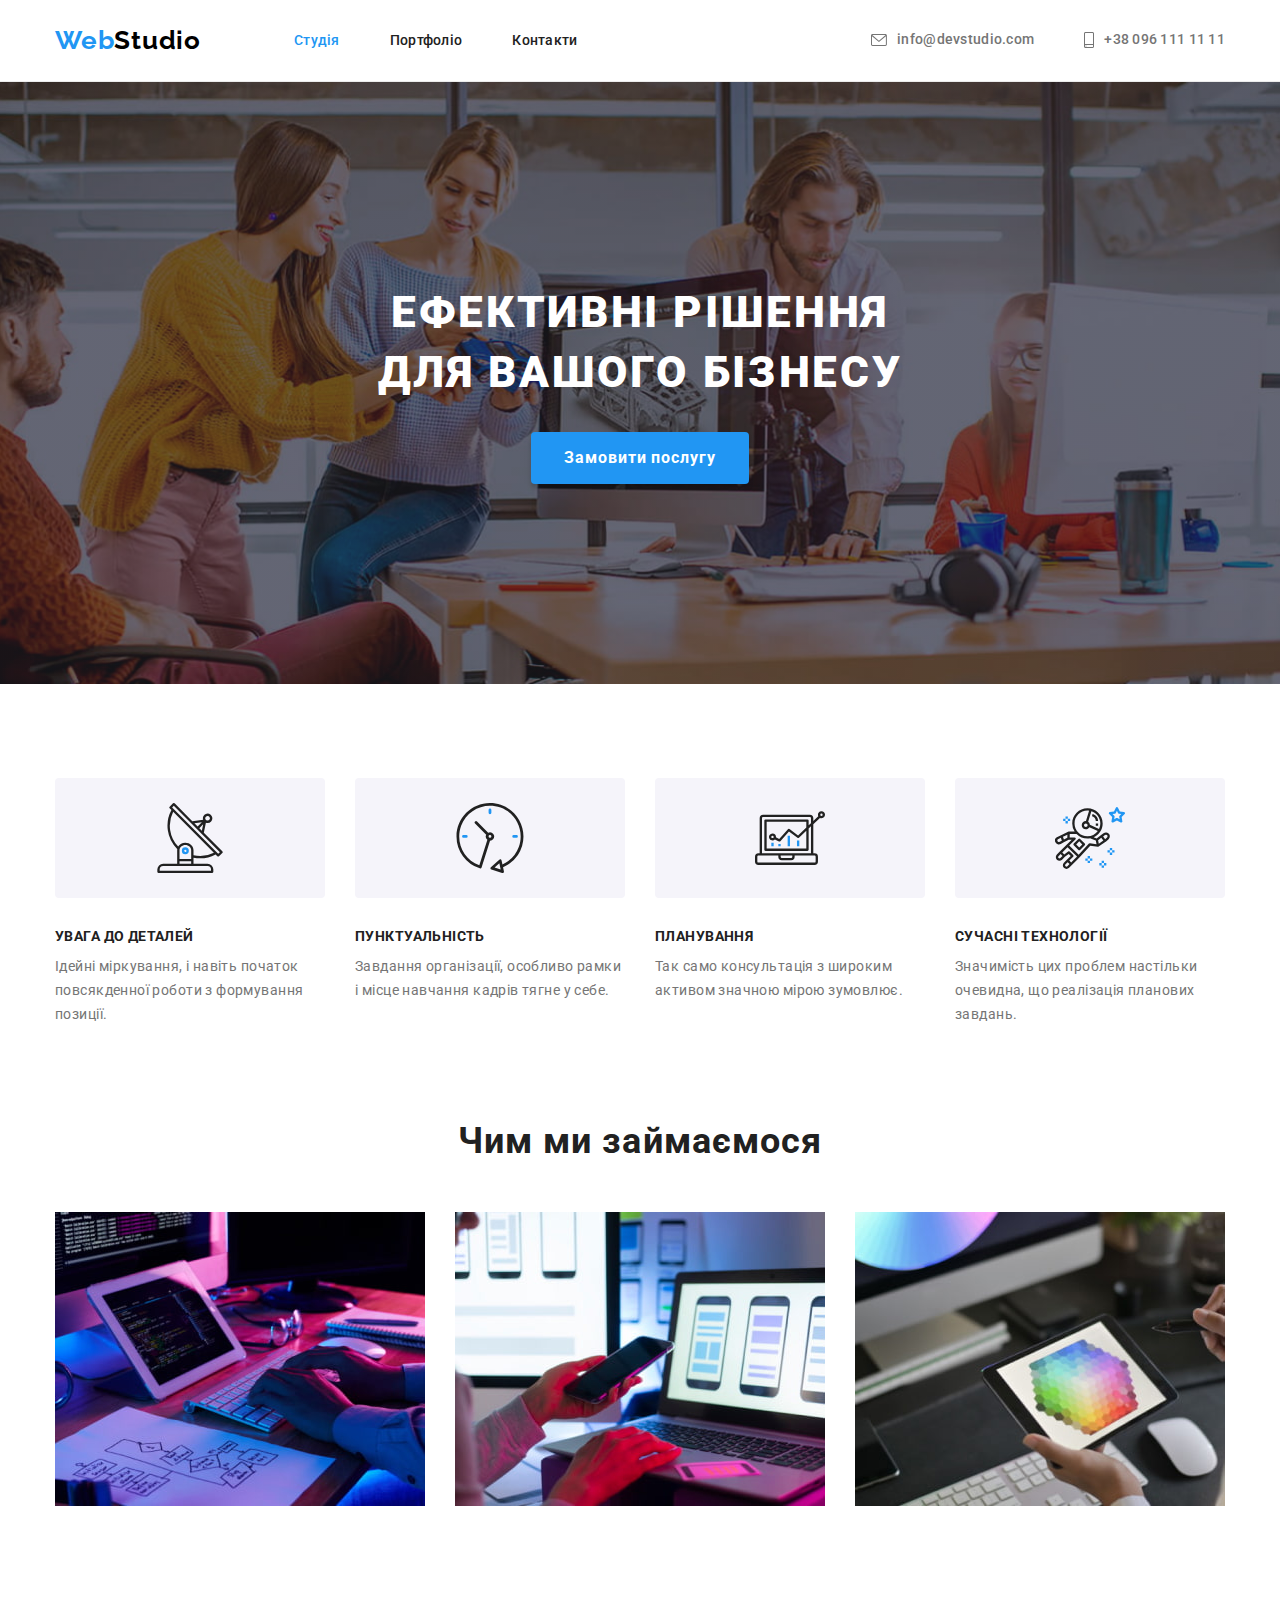
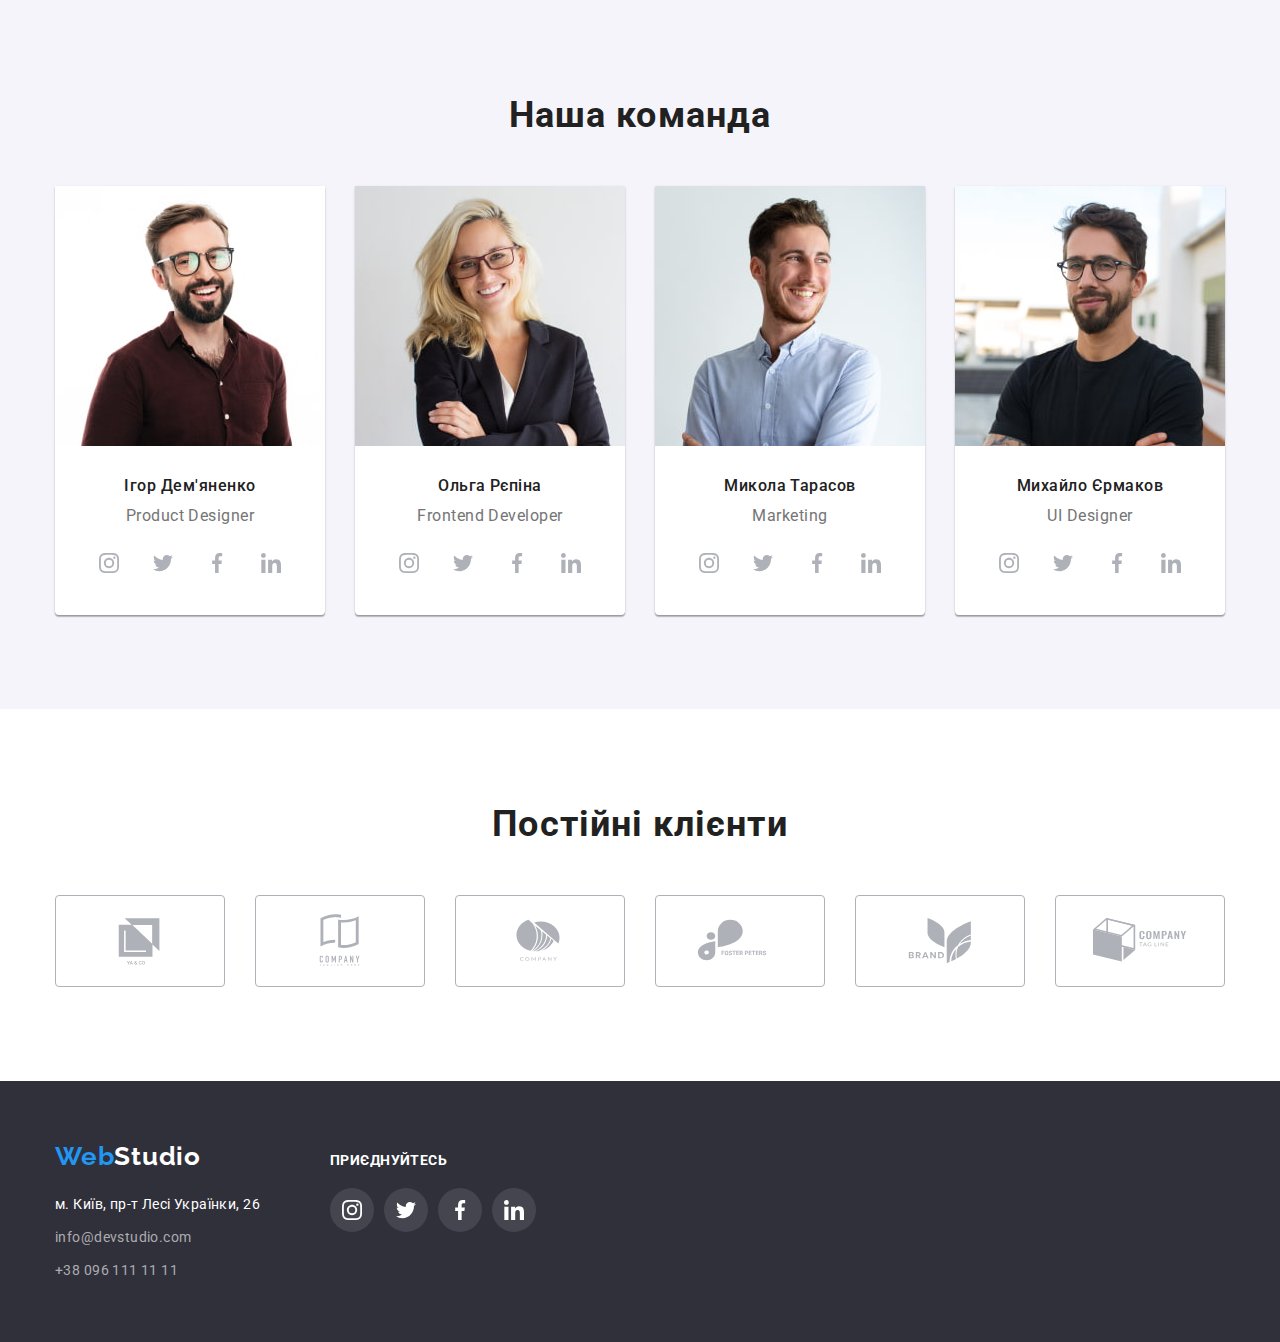
==== index.html @ 72d2dbab "Initial commit" ====
<!DOCTYPE html>
<html lang="en">

<head>
  <meta charset="UTF-8" />
  <meta http-equiv="X-UA-Compatible" content="IE=edge" />
  <meta name="viewport" content="width=device-width, initial-scale=1.0" />
  <title>goit-markup-hw-04</title>
  <link rel="preconnect" href="https://fonts.googleapis.com" />
  <link rel="preconnect" href="https://fonts.gstatic.com" crossorigin />
  <link href="https://fonts.googleapis.com/css2?family=Raleway:wght@700&family=Roboto:wght@400;500;700;900&display=swap"
    rel="stylesheet" />
  <link href="./css/modern-normalize.css" rel="stylesheet" />
  <link href="./css/styles.css" rel="stylesheet" />
</head>

<body>
  <header class="header">
    <div class="container header-line">
      <a class="header-logo-link link" href="#">Web<span class="header-logo-link-text">Studio</span>
      </a>
      <nav class="header-navigation">
        <ul class="header-navigation-list list">
          <li class="header-navigation-item">
            <a class="header-navigation-item-link link current" href="#">Студія</a>
          </li>
          <li class="header-navigation-item">
            <a class="header-navigation-item-link link " href="./portfolio.html">Портфоліо</a>
          </li>
          <li class="header-navigation-item">
            <a class="header-navigation-item-link link" href="#">Контакти</a>
          </li>
        </ul>
      </nav>
      <ul class="header-contacts-list list">
        <li class="header-contacts-item">
          <a class="header-contacts-item-link link" href="mailto:info@devstudio.com">
            <svg class="header-icon" width="16" height="12">
              <use href="./images/svg-icons/icons.svg#icon-envelope"></use>
            </svg>info@devstudio.com</a>
        </li>
        <li class="header-contacts-item">
          <a class="header-contacts-item-link link" href="tel:+380961111111">
            <svg class="header-icon" width="10" height="16">
              <use href="./images/svg-icons/icons.svg#icon-smartphone"></use>
            </svg>+38 096 111 11 11</a>
        </li>
      </ul>
    </div>
  </header>

  <main>
    <!--section Hero- effective-solutions-->
    <section class="section-effective-solutions hero-bg">
      <div class="container">
        <h1 class="effective-solutions-title">
          Ефективні рішення<br> для вашого бізнесу
        </h1>
        <button type="button" class="effective-solutions-buttons">
          Замовити послугу
        </button>
      </div>
    </section>
    <!--section our-features-->
    <section class="section">
      <div class="container">
        <h2 class="visually-hidden">Наші особливості</h2>
        <ul class="features-list list">
          <li class="features-item">
            <div class="features-item-div">
              <svg class="features-icon-group">
                <use href="./images/svg-icons/icons.svg#icon-antenna"></use>
              </svg>
            </div>
            <h3 class="features-item-title">Увага до деталей</h3>
            <p class="features-list-text">
              Ідейні міркування, і навіть початок повсякденної роботи з формування позиції.
            </p>
          </li>
          <li class="features-item">
            <div class="features-item-div">
              <svg class="features-icon-group">
                <use href="./images/svg-icons/icons.svg#icon-clock"></use>
              </svg>
            </div>
            <h3 class="features-item-title">Пунктуальність</h3>
            <p class="features-list-text">
              Завдання організації, особливо рамки і місце навчання кадрів тягне у себе.
            </p>
          </li>
          <li class="features-item">
            <div class="features-item-div">
              <svg class="features-icon-group">
                <use href="./images/svg-icons/icons.svg#icon-diagram"></use>
              </svg>
            </div>
            <h3 class="features-item-title">Планування</h3>
            <p class="features-list-text">
              Так само консультація з широким активом значною мірою зумовлює.
            </p>
          </li>
          <li class="features-item">
            <div class="features-item-div">
              <svg class="features-icon-group">
                <use href="./images/svg-icons/icons.svg#icon-astronaut"></use>
              </svg>
            </div>
            <h3 class="features-item-title">Сучасні технології</h3>
            <p class="features-list-text">
              Значимість цих проблем настільки очевидна, що реалізація планових завдань.
            </p>
          </li>
        </ul>
      </div>
    </section>
    <!--section our-business-->
    <section class="section-our-business section">
      <div class="container">
        <h2 class="our-business-title">Чим ми займаємося</h2>
        <ul class="our-business-list list">
          <li class="our-business-item">
            <img src="./images/studio/block-diagram.jpg" class="our-business-item-images" width="370" height="294"
              alt="block diagram" />
          </li>
          <li class="our-business-item">
            <img src="./images/studio/adaptive-design.jpg" class="our-business-item-images" width="370" height="294"
              alt="adaptive design" />
          </li>
          <li class="our-business-item">
            <img src="./images/studio/color-scheme.jpg" class="our-business-item-images" width="370" height="294"
              alt="color scheme" />
          </li>
        </ul>
      </div>
    </section>
    <!--section our-team-->
    <section class="section-our-team section">
      <div class="container">
        <h2 class="our-team-title">Наша команда</h2>
        <ul class="our-team-list list">
          <li class="our-team-item">
            <img src="./images/studio/ihor.jpg" width="270" height="260" alt="photo ihor" />
            <div class="our-team-indents">
              <h3 class="our-team-item-name">Ігор Дем'яненко</h3>
              <p class="our-team-item-function">Product Designer</p>
              <ul class="social-media list">
                <li class="social-media-item">
                  <a class="social-media-link" href="" target="_blank" rel="noopener nofollow noreferrer"
                    aria-label="icon instagram">
                    <svg class="social-media-icon" width="20" height="20">
                      <use href="./images/svg-icons/icons.svg#icon-instagram"></use>
                    </svg></a>
                </li>
                <li class="social-media-item">
                  <a class="social-media-link" href="" target="_blank" rel="noopener nofollow noreferrer"
                    aria-label="icon twitter">
                    <svg class="social-media-icon" width="20" height="20">
                      <use href="./images/svg-icons/icons.svg#icon-twitter"></use>
                    </svg></a>
                </li>
                <li class="social-media-item">
                  <a class="social-media-link" href="" target="_blank" rel="noopener nofollow noreferrer"
                    aria-label="icon facebook">
                    <svg class="social-media-icon" width="20" height="20">
                      <use href="./images/svg-icons/icons.svg#icon-facebook"></use>
                    </svg></a>
                </li>
                <li class="social-media-item">
                  <a class="social-media-link" href="" target="_blank" rel="noopener nofollow noreferrer"
                    aria-label="icon linkedin">
                    <svg class="social-media-icon" width="20" height="20">
                      <use href="./images/svg-icons/icons.svg#icon-linkedin"></use>
                    </svg></a>
                </li>
              </ul>
            </div>
          </li>
          <li class="our-team-item">
            <img src="./images/studio/olga.jpg" width="270" height="260" alt="photo olga" />
            <div class="our-team-indents">
              <h3 class="our-team-item-name">Ольга Рєпіна</h3>
              <p class="our-team-item-function">Frontend Developer</p>
              <ul class="social-media list">
                <li class="social-media-item">
                  <a class="social-media-link" href="" target="_blank" rel="noopener nofollow noreferrer"
                    aria-label="icon instagram">
                    <svg class="social-media-icon" width="20" height="20">
                      <use href="./images/svg-icons/icons.svg#icon-instagram"></use>
                    </svg></a>
                </li>
                <li class="social-media-item">
                  <a class="social-media-link" href="" target="_blank" rel="noopener nofollow noreferrer"
                    aria-label="icon twitter">
                    <svg class="social-media-icon" width="20" height="20">
                      <use href="./images/svg-icons/icons.svg#icon-twitter"></use>
                    </svg></a>
                </li>
                <li class="social-media-item">
                  <a class="social-media-link" href="" target="_blank" rel="noopener nofollow noreferrer"
                    aria-label="icon facebook">
                    <svg class="social-media-icon" width="20" height="20">
                      <use href="./images/svg-icons/icons.svg#icon-facebook"></use>
                    </svg></a>
                </li>
                <li class="social-media-item">
                  <a class="social-media-link" href="" target="_blank" rel="noopener nofollow noreferrer"
                    aria-label="icon linkedin">
                    <svg class="social-media-icon" width="20" height="20">
                      <use href="./images/svg-icons/icons.svg#icon-linkedin"></use>
                    </svg></a>
                </li>
              </ul>
            </div>
          </li>
          <li class="our-team-item">
            <img src="./images/studio/nikolay.jpg" width="270" height="260" alt="photo nikolay" />
            <div class="our-team-indents">
              <h3 class="our-team-item-name">Микола Тарасов</h3>
              <p class="our-team-item-function">Marketing</p>
              <ul class="social-media list">
                <li class="social-media-item">
                  <a class="social-media-link" href="" target="_blank" rel="noopener nofollow noreferrer"
                    aria-label="icon instagram">
                    <svg class="social-media-icon" width="20" height="20">
                      <use href="./images/svg-icons/icons.svg#icon-instagram"></use>
                    </svg></a>
                </li>
                <li class="social-media-item">
                  <a class="social-media-link" href="" target="_blank" rel="noopener nofollow noreferrer"
                    aria-label="icon twitter">
                    <svg class="social-media-icon" width="20" height="20">
                      <use href="./images/svg-icons/icons.svg#icon-twitter"></use>
                    </svg></a>
                </li>
                <li class="social-media-item">
                  <a class="social-media-link" href="" target="_blank" rel="noopener nofollow noreferrer"
                    aria-label="icon facebook">
                    <svg class="social-media-icon" width="20" height="20">
                      <use href="./images/svg-icons/icons.svg#icon-facebook"></use>
                    </svg></a>
                </li>
                <li class="social-media-item">
                  <a class="social-media-link" href="" target="_blank" rel="noopener nofollow noreferrer"
                    aria-label="icon linkedin">
                    <svg class="social-media-icon" width="20" height="20">
                      <use href="./images/svg-icons/icons.svg#icon-linkedin"></use>
                    </svg></a>
                </li>
              </ul>
            </div>
          </li>
          <li class="our-team-item">
            <img src="./images/studio/michael.jpg" width="270" height="260" alt="photo michael" />
            <div class="our-team-indents">
              <h3 class="our-team-item-name">Михайло Єрмаков</h3>
              <p class="our-team-item-function">UI Designer</p>
              <ul class="social-media list">
                <li class="social-media-item">
                  <a class="social-media-link" href="" target="_blank" rel="noopener nofollow noreferrer"
                    aria-label="icon instagram">
                    <svg class="social-media-icon" width="20" height="20">
                      <use href="./images/svg-icons/icons.svg#icon-instagram"></use>
                    </svg></a>
                </li>
                <li class="social-media-item">
                  <a class="social-media-link" href="" target="_blank" rel="noopener nofollow noreferrer"
                    aria-label="icon twitter">
                    <svg class="social-media-icon" width="20" height="20">
                      <use href="./images/svg-icons/icons.svg#icon-twitter"></use>
                    </svg></a>
                </li>
                <li class="social-media-item">
                  <a class="social-media-link" href="" target="_blank" rel="noopener nofollow noreferrer"
                    aria-label="icon facebook">
                    <svg class="social-media-icon" width="20" height="20">
                      <use href="./images/svg-icons/icons.svg#icon-facebook"></use>
                    </svg></a>
                </li>
                <li class="social-media-item">
                  <a class="social-media-link" href="" target="_blank" rel="noopener nofollow noreferrer"
                    aria-label="icon linkedin">
                    <svg class="social-media-icon" width="20" height="20">
                      <use href="./images/svg-icons/icons.svg#icon-linkedin"></use>
                    </svg></a>
                </li>
              </ul>
            </div>
          </li>
        </ul>
      </div>
    </section>
    <!--section clients-->
    <section class="section">
      <div class="container">
        <h2 class="section-clients-title">Постійні клієнти</h2>
        <ul class="clients-list list">
          <li class="clients-item">
            <a class="clients-link" href="" target="_blank" rel="noopener nofollow noreferrer" aria-label="icon logo-1">
              <svg class="clients-logo" width="106" height="60">
                <use href="./images/svg-icons/icons.svg#icon-group1"></use>
              </svg></a>
          </li>
          <li class="clients-item">
            <a class="clients-link" href="" target="_blank" rel="noopener nofollow noreferrer" aria-label="icon logo-2">
              <svg class="clients-logo" width="106" height="60">
                <use href="./images/svg-icons/icons.svg#icon-group2"></use>
              </svg></a>
          </li>
          <li class="clients-item">
            <a class="clients-link" href="" target="_blank" rel="noopener nofollow noreferrer" aria-label="icon logo-3">
              <svg class="clients-logo" width="106" height="60">
                <use href="./images/svg-icons/icons.svg#icon-group3"></use>
              </svg></a>
          </li>
          <li class="clients-item">
            <a class="clients-link" href="" target="_blank" rel="noopener nofollow noreferrer" aria-label="icon logo-4">
              <svg class="clients-logo" width="106" height="60">
                <use href="./images/svg-icons/icons.svg#icon-group4"></use>
              </svg></a>
          </li>
          <li class="clients-item">
            <a class="clients-link" href="" target="_blank" rel="noopener nofollow noreferrer" aria-label="icon logo-5">
              <svg class="clients-logo" width="106" height="60">
                <use href="./images/svg-icons/icons.svg#icon-group5"></use>
              </svg></a>
          </li>
          <li class="clients-item">
            <a class="clients-link" href="" target="_blank" rel="noopener nofollow noreferrer" aria-label="icon logo-6">
              <svg class="clients-logo" width="106" height="60">
                <use href="./images/svg-icons/icons.svg#icon-group6"></use>
              </svg></a>
          </li>
        </ul>
      </div>
    </section>
  </main>

  <!--FOOTER-->
  <footer class="footer">
    <div class="container footer-flex">
      <div class="footer-div-address">
        <a class="footer-logo-link link" href="#">Web<span class="footer-logo-link-text">Studio</span></a>
        <address class="footer-address">
          <ul class="list">
            <li class="footer-address-item">
              <a class="footer-item-contacts-link link" href="https://goo.gl/maps/wLXQXu6J5ZDQXyrRA" target="_blank"
                rel="noopener nofollow noreferrer">м. Київ, пр-т Лесі Українки, 26</a>
            </li>
            <li class="footer-address-item">
              <a class="footer-item-link link" href="mailto:info@devstudio.com">info@devstudio.com</a>
            </li>
            <li class="footer-address-item">
              <a class="footer-item-link link" href="tel:+380961111111">+38 096 111 11 11</a>
            </li>
          </ul>
        </address>
      </div>
      <!-- join -->
      <div class="footer-join">
        <p class="footer-join-title">Приєднуйтесь</p>
        <ul class="footer-join-list list">
          <li class="footer-join-item"><a class="footer-join-link link" href="#">
              <svg class="footer-join-icon" width="20" height="20">
                <use href="./images/svg-icons/icons.svg#icon-instagram"></use>
              </svg>
            </a>
          </li>
          <li class="footer-join-item"><a class="footer-join-link link" href="#">
              <svg class="footer-join-icon" width="20" height="20">
                <use href="./images/svg-icons/icons.svg#icon-twitter"></use>
              </svg>
            </a>
          </li>
          <li class="footer-join-item"><a class="footer-join-link link" href="#">
              <svg class="footer-join-icon" width="20" height="20">
                <use href="./images/svg-icons/icons.svg#icon-facebook"></use>
              </svg>
            </a>
          </li>
          <li class="footer-join-item"><a class="footer-join-link link" href="#">
              <svg class="footer-join-icon" width="20" height="20">
                <use href="./images/svg-icons/icons.svg#icon-linkedin"></use>
              </svg>
            </a>
          </li>
        </ul>
      </div>
    </div>
  </footer>
</body>

</html>
---- css/styles.css ----
/* Variables */
:root {
  --basic-dark: #2f303a;
  --basic-blue: #2196f3;
  --basic-white: #fff;
  --basic-gray: rgba(255, 255, 255, 0.6);
  --join-link-background: rgba(255, 255, 255, 0.1);
  --text-grey-footer: #acacb0;
  --text-black-full: #000;
  --text-black-color: #212121;
  --text-lightgray-color: #757575;
  --background-our-team: #f5f4fa;
  --secondary-accent-color: #188CE8;
  --social-icons-grey: #AFB1B8;
  --portfolio-indents: #eeeeee;
  --header-border-color: #ececec;
  --font-logo: "Raleway", sans-serif;
  --font-main: "Roboto", sans-serif;
}

body {
  font-family: var(--font-main);
  font-size: 14px;
  letter-spacing: 0.03em;
  font-style: normal;
  color: var(--text-black-color);
}

*,
*::before,
*::after {
  box-sizing: border-box;
}

h1,
h2,
h3,
p {
  margin: 0;
}

img {
  display: block;
  max-width: 100%;
  height: auto;
}

.list {
  padding: 0;
  margin: 0;
  list-style: none;
}

.link {
  text-decoration: none;
}

/*****HEADER start*****/
.container {
  width: 1200px;
  margin-left: auto;
  margin-right: auto;
  padding-left: 15px;
  padding-right: 15px;
}

.section {
  padding-top: 94px;
  padding-bottom: 94px;
}

.header-line,
.header-navigation-list,
.header-contacts-list {
  display: flex;
  align-items: center;
}

.header-logo-link {
  margin-right: 93px;
}

.header-contacts-list {
  margin-left: auto;
}

.header-navigation-item:not(:last-child) {
  margin-right: 50px;
}

.header-navigation-list,
.header-contacts-list {
  padding-top: 32px;
  padding-bottom: 32px;
}

.header-contacts-item:not(:last-child) {
  margin-right: 50px;
}

.header {
  border-bottom: 1px solid var(--header-border-color);
}

.header-logo-link,
.footer-logo-link {
  color: var(--basic-blue);
  font-family: var(--font-logo);
  font-weight: 700;
  font-size: 26px;
  line-height: 1.19;
  letter-spacing: 0.03em;
}

.header-logo-link-text,
.footer-logo-link-text {
  color: var(--text-black-full);
}

.header-navigation-item-link.current {
  color: var(--basic-blue);
}

.header-navigation-item-link:hover,
.header-contacts-item-link:hover,
.footer-item-contacts-link:hover,
.footer-item-link:hover,
.header-navigation-item-link:focus,
.header-contacts-item-link:focus,
.footer-item-contacts-link:focus,
.footer-item-link:focus {
  color: var(--basic-blue);
}

.header-navigation-item-link,
.header-contacts-item-link {
  font-weight: 500;
  Line-height: 1.14;
  letter-spacing: 0.02em;
}

.header-navigation-item-link {
  color: var(--text-black-color);
}

.header-contacts-item-link {
  display: flex;
  align-items: center;
  color: var(--text-lightgray-color);
}

.header-icon {
  margin-right: 10px;
  fill: currentColor;
}

/*************** MAIN start *******************/
/*****section - effective-solutions-HERO start*****/
.section-effective-solutions {
  padding: 200px 0;
  margin: 0;
  background-color: var(--basic-dark);
  text-align: center;
}

.hero-bg {
  max-width: 1600px;
  margin-left: auto;
  margin-right: auto;
  background-image: linear-gradient(to right,
      rgba(47, 48, 58, 0.4),
      rgba(47, 48, 58, 0.4)),
    url(../images/hero-bg/hero-bg.jpg);
  background-repeat: no-repeat;
  background-position: center;
  background-size: cover;
}

.effective-solutions-title {
  margin: 0;
  margin-bottom: 30px;
  color: var(--basic-white);
  font-weight: 900;
  font-size: 44px;
  line-height: calc(60/44);
  letter-spacing: 0.06em;
  text-transform: uppercase;
  text-align: center;
}

.effective-solutions-buttons {
  display: inline-block;
  padding: 10px 32px;
  background-color: var(--basic-blue);
  color: var(--basic-white);
  font-weight: 700;
  font-size: 16px;
  line-height: 1.87;
  letter-spacing: 0.06em;
  border: 1px solid transparent;
  border-radius: 4px;
  box-shadow: 0px 4px 4px rgb(0 0 0 / 15%);
  cursor: pointer;
}

.effective-solutions-buttons:hover {
  background-color: var(--secondary-accent-color);
}

/*****section - features start*****/
.visually-hidden {
  position: absolute;
  width: 1px;
  height: 1px;
  margin: -1px;
  border: 0;
  padding: 0;
  white-space: nowrap;
  clip-path: inset(100%);
  clip: rect(0 0 0 0);
  overflow: hidden;
}

.features-item-div {
  display: flex;
  align-items: center;
  justify-content: center;
  width: 270px;
  height: 120px;
  margin-bottom: 30px;
  background-color: var(--background-our-team);
  border-radius: 4px;
}

.features-icon-group {
  width: 70px;
  height: 70px;
}

.features-item-title {
  margin-bottom: 10px;
  font-weight: 700;
  font-size: 14px;
  line-height: calc(16.41/14);
  text-transform: uppercase;
}

.features-list {
  display: flex;
}

.features-item {
  margin-right: 30px;
  width: 270px;
}

.features-item:last-child {
  margin-right: 0;
}

.features-list-text {
  color: var(--text-lightgray-color);
  line-height: calc(24/14);
}

/*****section - our-business start*****/
.our-business-title,
.our-team-title,
.section-clients-title {
  margin: 0;
  padding: 0;
  margin-bottom: 50px;
  font-weight: 700;
  font-size: 36px;
  line-height: 1.17;
  letter-spacing: 0.03em;
  text-align: center;
}

.section-our-business {
  padding-top: 0;
}

.our-business-list {
  display: flex;
  justify-content: space-between;
  flex-wrap: wrap;
}

.our-business-item:not(:last-child) {
  margin-right: 30px;
}

/*****section - our-team start*****/
.section-our-team {
  background-color: var(--background-our-team);
}

.our-team-item-name {
  margin-bottom: 10px;
  margin-top: 0;
  font-weight: 500;
  font-size: 16px;
  line-height: 1.19;
  text-align: center;
  letter-spacing: 0.03em;
}

.our-team-item-function {
  margin: 0;
  font-size: 16px;
  color: var(--text-lightgray-color);
  line-height: 1.19;
  letter-spacing: 0.03em;
  text-align: center;
}

.our-team-list {
  display: flex;
  flex-wrap: wrap;
  justify-content: space-between;
}

.our-team-item {
  background-color: var(--basic-white);
  margin-right: 30px;
  box-shadow: 0px 1px 3px rgba(0, 0, 0, 0.12),
    0px 1px 1px rgba(0, 0, 0, 0.14),
    0px 2px 1px rgba(0, 0, 0, 0.2);
  border-radius: 0px 0px 4px 4px;
}

.our-team-item:last-child {
  margin-right: 0;
}

.our-team-indents {
  padding-top: 30px;
  padding-bottom: 30px;
}

/*------ icons social-media ------*/
.social-media {
  display: flex;
  justify-content: center;
  margin-top: 16px;
}

.social-media-item:not(:last-child) {
  margin-right: 10px;
}

.social-media-link {
  display: flex;
  align-items: center;
  justify-content: center;
  width: 44px;
  height: 44px;
  color: var(--social-icons-grey);
  border-radius: 50%;
}

.social-media-link:hover,
.social-media-link:focus {
  background-color: var(--basic-blue);
  color: var(--basic-white);
}

.social-media-icon {
  fill: currentColor;
}

/*--- section ---clients */
.clients-list {
  display: flex;
  justify-content: center;
}

.clients-item:not(:last-child) {
  margin-right: 30px;
}

.clients-link {
  display: flex;
  justify-content: center;
  align-items: center;
  width: 170px;
  height: 92px;
  color: var(--social-icons-grey);
  border: 1px solid var(--social-icons-grey);
  border-radius: 4px;
}

.clients-link:hover,
.clients-link:focus {
  color: var(--basic-blue);
  border-color: var(--basic-blue);
}

.clients-logo {
  fill: currentColor;
}

/*****FOOTER start*****/
.footer {
  background-color: var(--basic-dark);
  padding: 60px 0;
}

.footer-flex {
  display: flex;
  align-items: baseline;
}

.footer-logo-link {
  display: block;
  margin-bottom: 20px;
  line-height: calc(31/26);
}

.footer-item-link {
  color: var(--text-grey-footer);
}

.footer-item-contacts-link,
.footer-logo-link-text {
  color: var(--basic-white);
}

.footer-item-contacts-link,
.footer-item-link {
  line-height: calc(24/14);
  font-style: normal;
  letter-spacing: 0.03em;
}

.footer-div-address {
  margin-right: 70px;
}

.footer-address {
  font-style: normal;
}

.footer-address-item:not(:last-child) {
  margin-bottom: 9px;
}

.footer-join-title {
  margin-bottom: 20px;
  font-weight: bold;
  line-height: calc(16/14);
  color: var(--basic-white);
  text-transform: uppercase;
}

.footer-join-list {
  display: flex;
}

.footer-join-item:not(:last-child) {
  margin-right: 10px;
}

.footer-join-link {
  display: flex;
  justify-content: center;
  align-items: center;
  width: 44px;
  height: 44px;
  color: var(--basic-white);
  background-color: var(--join-link-background);
  border-radius: 50%;
}

.footer-join-link:hover,
.footer-join-link:focus {
  background-color: var(--basic-blue);
}

.footer-join-icon {
  fill: currentColor;
}

/*****PORTFOLIO start*****/
.portfolio-buttons-list,
.portfolio-list {
  display: flex;
  justify-content: center;
  flex-wrap: wrap;
}

.portfolio-buttons-list {
  margin-bottom: 50px;
}

.portfolio-buttons {
  padding: 6px 22px;
  border-radius: 4px;
  font-family: var(--font-main);
  font-weight: 500;
  font-size: 16px;
  line-height: calc(26/16);
  letter-spacing: 0.03em;
  background-color: var(--background-our-team);
  text-align: center;
  border: none;
}

.portfolio-buttons:first-child {
  padding: 6px 25px;
}

.portfolio-buttons-item:not(:last-child) {
  margin-right: 8px;
}

.portfolio-buttons:hover,
.portfolio-buttons:focus {
  background-color: var(--basic-blue);
  color: var(--basic-white);
  box-shadow: 0px 3px 1px rgb(0 0 0 / 10%), 0px 1px 2px rgb(0 0 0 / 8%), 0px 2px 2px rgb(0 0 0 / 12%);
}

.portfolio-buttons:hover {
  cursor: pointer;
}

.portfolio-item-name,
.portfolio-item-function {
  margin: 0;
}

.portfolio-item {
  width: 370px;
  margin-right: 30px;
  margin-bottom: 30px;
}

.portfolio-item:nth-child(3n) {
  margin-right: 0;
}

.portfolio-item:nth-last-child(-n+3) {
  margin-bottom: 0;
}

.portfolio-item-name {
  margin-bottom: 4px;
  font-weight: 700;
  font-size: 18px;
  line-height: 2;
  letter-spacing: 0.06em;
  color: var(--text-black-color);
}

.portfolio-item-function {
  font-size: 16px;
  line-height: calc(30/16);
  letter-spacing: 0.03em;
  color: var(--text-lightgray-color);
}

.portfolio-indents {
  padding: 20px 24px;
  border-right: 1px solid var(--portfolio-indents);
  border-bottom: 1px solid var(--portfolio-indents);
  border-left: 1px solid var(--portfolio-indents);
}

.portfolio-list-link:hover,
.portfolio-list-link:focus {
  display: block;
  box-shadow: 0px 1px 1px rgba(0, 0, 0, 0.12),
    0px 4px 4px rgba(0, 0, 0, 0.06),
    1px 4px 6px rgba(0, 0, 0, 0.16);
}
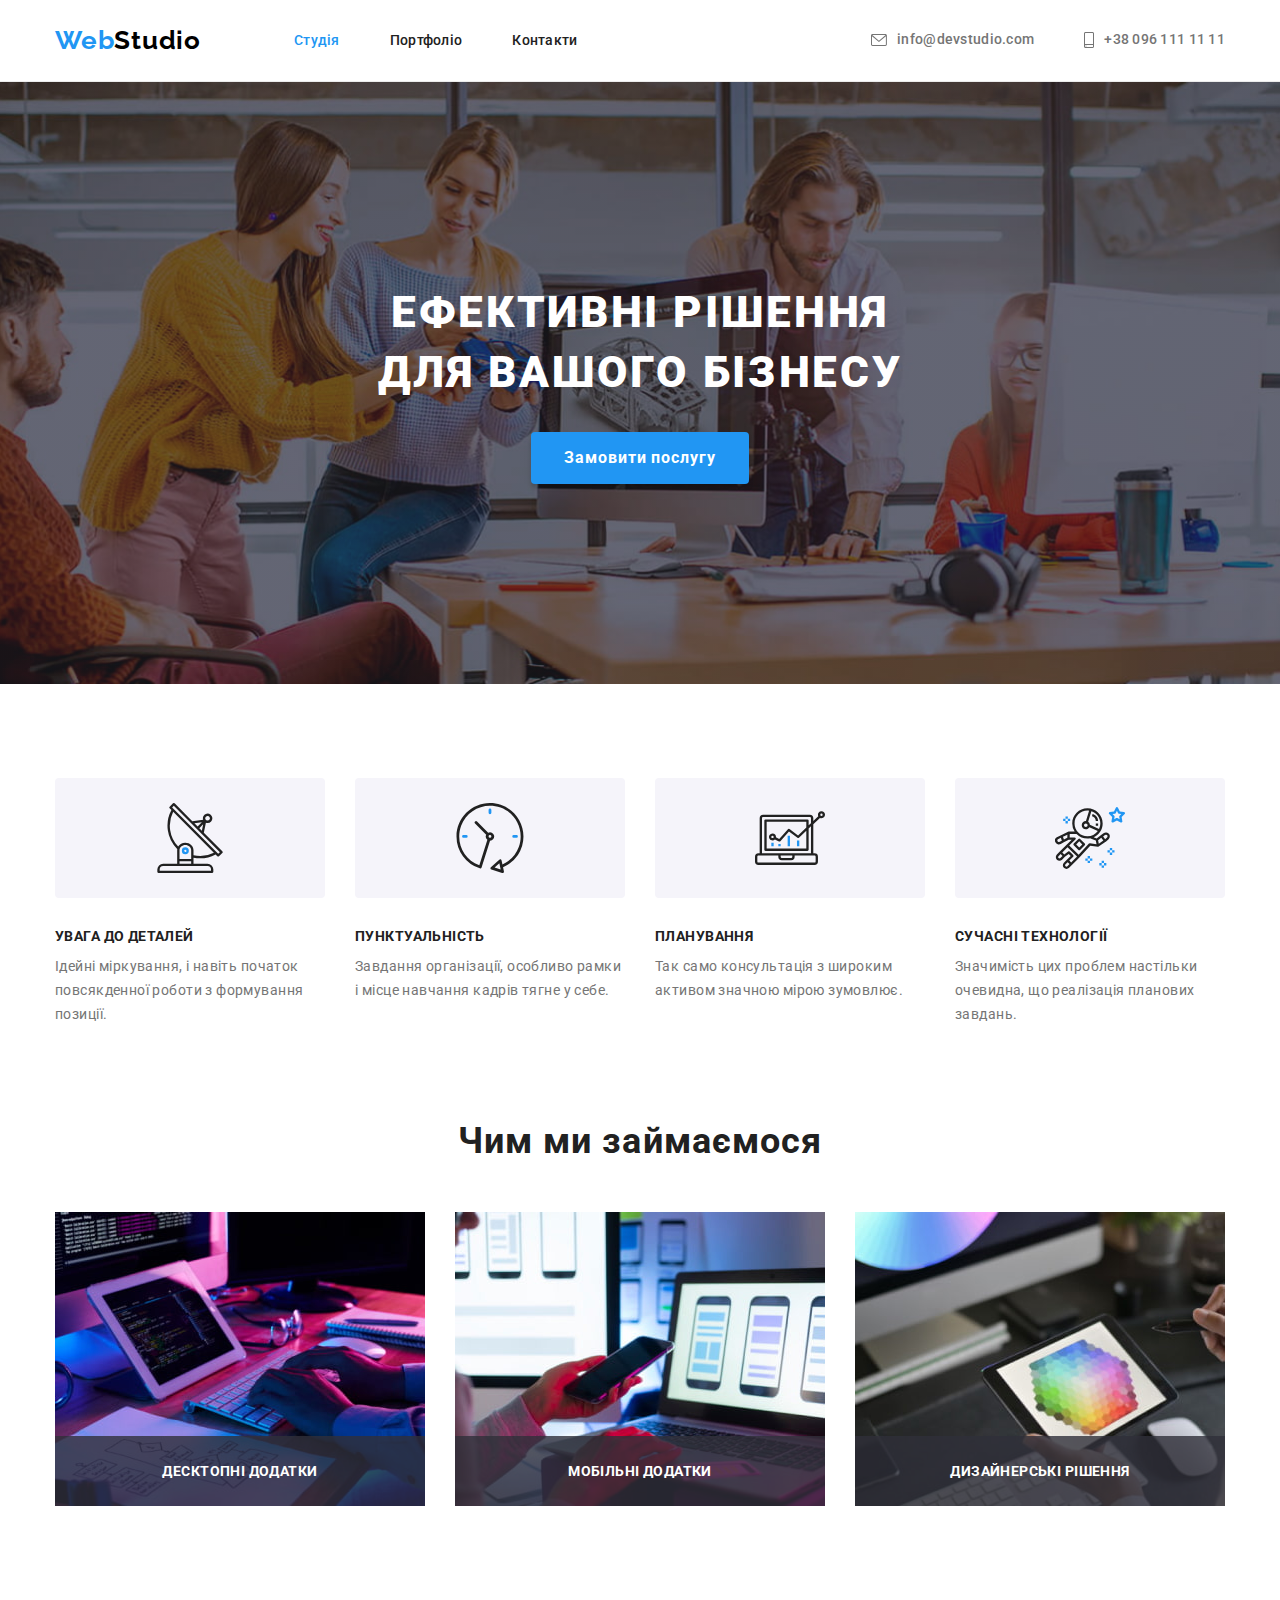
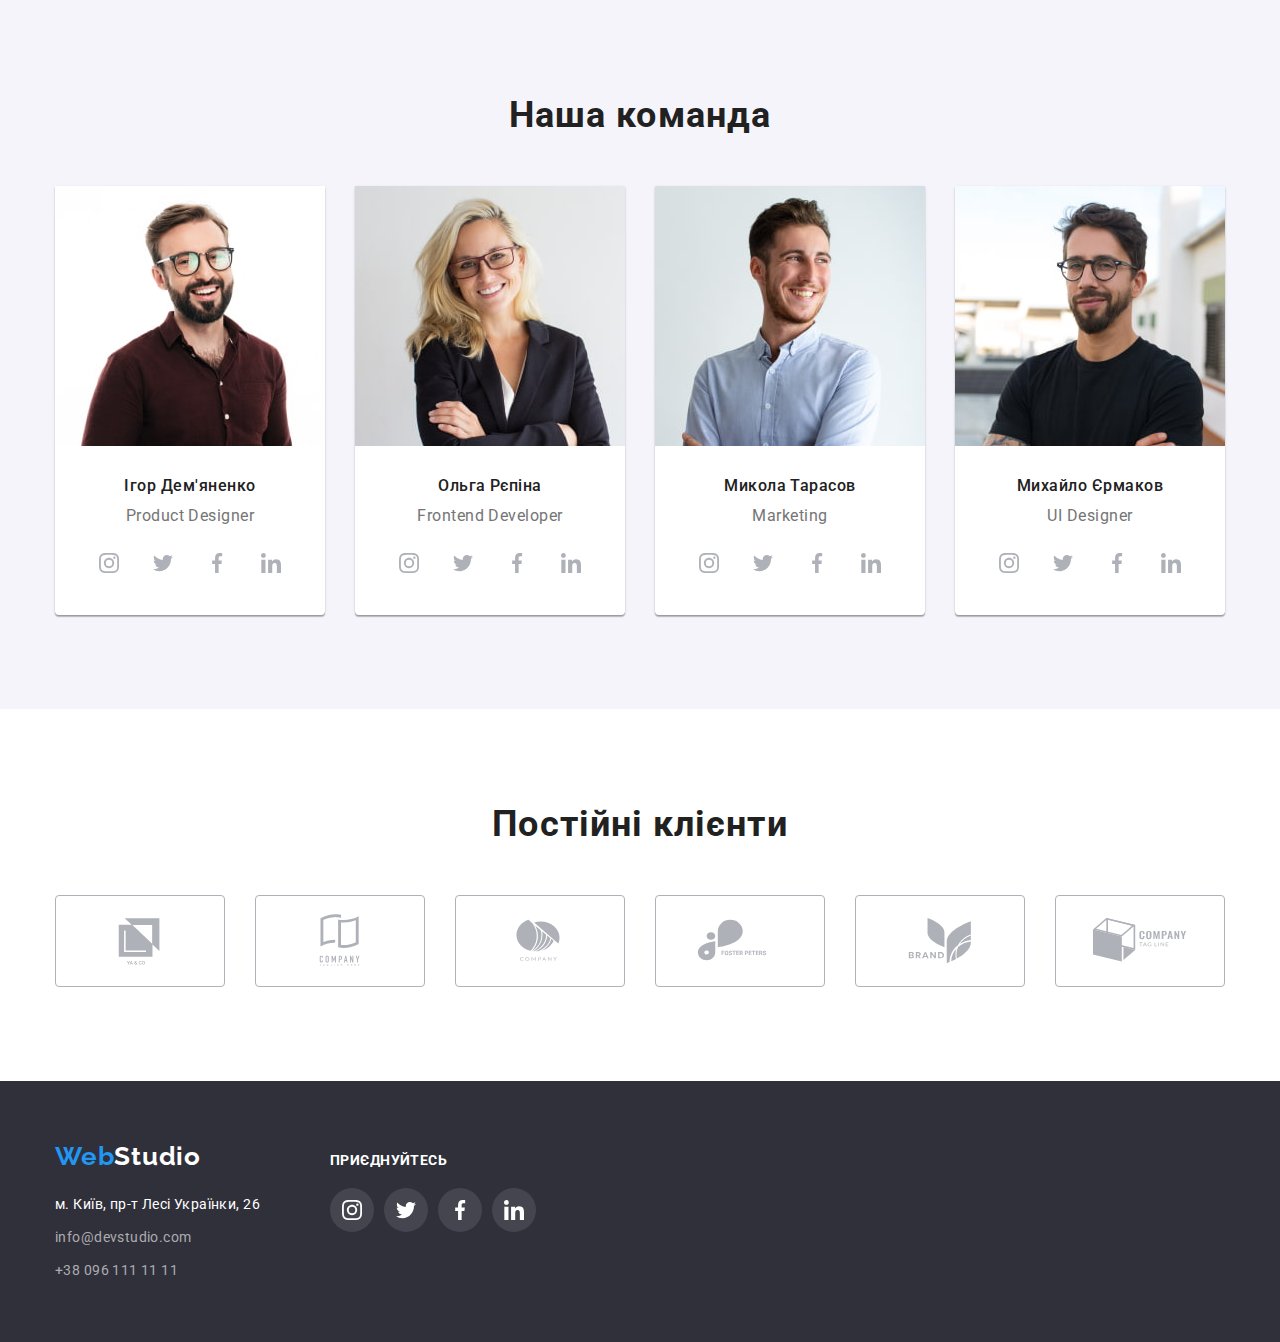
==== commit 8ff749c1: "adding our-business-text" ====
--- a/index.html
+++ b/index.html
@@ -5,7 +5,7 @@
   <meta charset="UTF-8" />
   <meta http-equiv="X-UA-Compatible" content="IE=edge" />
   <meta name="viewport" content="width=device-width, initial-scale=1.0" />
-  <title>goit-markup-hw-04</title>
+  <title>goit-markup-hw-05</title>
   <link rel="preconnect" href="https://fonts.googleapis.com" />
   <link rel="preconnect" href="https://fonts.gstatic.com" crossorigin />
   <link href="https://fonts.googleapis.com/css2?family=Raleway:wght@700&family=Roboto:wght@400;500;700;900&display=swap"
@@ -56,7 +56,7 @@
         <h1 class="effective-solutions-title">
           Ефективні рішення<br> для вашого бізнесу
         </h1>
-        <button type="button" class="effective-solutions-buttons">
+        <button class="effective-solutions-buttons" type="button" data-modal-open>
           Замовити послугу
         </button>
       </div>
@@ -121,14 +121,17 @@
           <li class="our-business-item">
             <img src="./images/studio/block-diagram.jpg" class="our-business-item-images" width="370" height="294"
               alt="block diagram" />
+            <p class="our-business-text">Десктопні додатки</p>
           </li>
           <li class="our-business-item">
             <img src="./images/studio/adaptive-design.jpg" class="our-business-item-images" width="370" height="294"
               alt="adaptive design" />
+            <p class="our-business-text">Мобільні додатки</p>
           </li>
           <li class="our-business-item">
             <img src="./images/studio/color-scheme.jpg" class="our-business-item-images" width="370" height="294"
               alt="color scheme" />
+            <p class="our-business-text">Дизайнерські рішення</p>
           </li>
         </ul>
       </div>
@@ -387,6 +390,18 @@
       </div>
     </div>
   </footer>
+
+  <!-- Modal window -->
+  <div class="backdrop is-hidden" data-modal>
+    <div class="modal">
+      <button type="button" class="close-btn" aria-label="close modal window" data-modal-close>
+        <svg width="30" height="30">
+          <use href="./images/svg-icons/icons.svg#icon-close"></use>
+        </svg>
+      </button>
+    </div>
+  </div>
+  <script src="./js/modal.js"></script>
 </body>
 
 </html>--- a/css/styles.css
+++ b/css/styles.css
@@ -12,6 +12,7 @@
   --background-our-team: #f5f4fa;
   --secondary-accent-color: #188CE8;
   --social-icons-grey: #AFB1B8;
+  --our-business-text: rgba(47, 48, 58, 0.8);
   --portfolio-indents: #eeeeee;
   --header-border-color: #ececec;
   --font-logo: "Raleway", sans-serif;
@@ -291,6 +292,10 @@
   margin-right: 30px;
 }
 
+.our-business-item {
+  position: relative;
+}
+
 /*****section - our-team start*****/
 .section-our-team {
   background-color: var(--background-our-team);
@@ -339,6 +344,21 @@
   padding-bottom: 30px;
 }
 
+.our-business-text {
+  position: absolute;
+  bottom: 0;
+  left: 0;
+  width: 100%;
+  padding: 27px 0px;
+  font-weight: 700;
+  line-height: calc(16/14);
+  letter-spacing: 0.03em;
+  text-align: center;
+  text-transform: uppercase;
+  color: var(--basic-white);
+  background-color: var(--our-business-text);
+}
+
 /*------ icons social-media ------*/
 .social-media {
   display: flex;
@@ -574,4 +594,53 @@
   box-shadow: 0px 1px 1px rgba(0, 0, 0, 0.12),
     0px 4px 4px rgba(0, 0, 0, 0.06),
     1px 4px 6px rgba(0, 0, 0, 0.16);
+}
+
+/* Modal window */
+.backdrop {
+  position: fixed;
+  display: flex;
+  align-items: center;
+  justify-content: center;
+  top: 0;
+  width: 100vw;
+  height: 100vh;
+  background-color: rgba(0, 0, 0, 0.2);
+  transition: opacity 400ms cubic-bezier(0.4, 0, 0.2, 1), visibility 400ms cubic-bezier(0.4, 0, 0.2, 1);
+}
+
+.is-hidden {
+  opacity: 0;
+  pointer-events: none;
+}
+
+.backdrop.is-hidden .modal {
+  transform: scale(2);
+}
+
+.modal {
+  position: relative;
+  width: 528px;
+  min-height: 581px;
+  background-color: var(--basic-white);
+  transition: transform 400ms cubic-bezier(0.7, 0, 0.2, 1);
+  transform: scale(1);
+}
+
+.close-btn {
+  position: absolute;
+  display: flex;
+  align-items: center;
+  justify-content: center;
+  right: 8px;
+  top: 8px;
+  background-color: transparent;
+  width: 30px;
+  height: 30px;
+  border: 1px solid var(--text-black-full);
+  border-radius: 5px;
+}
+
+.close-btn:hover {
+  cursor: pointer;
 }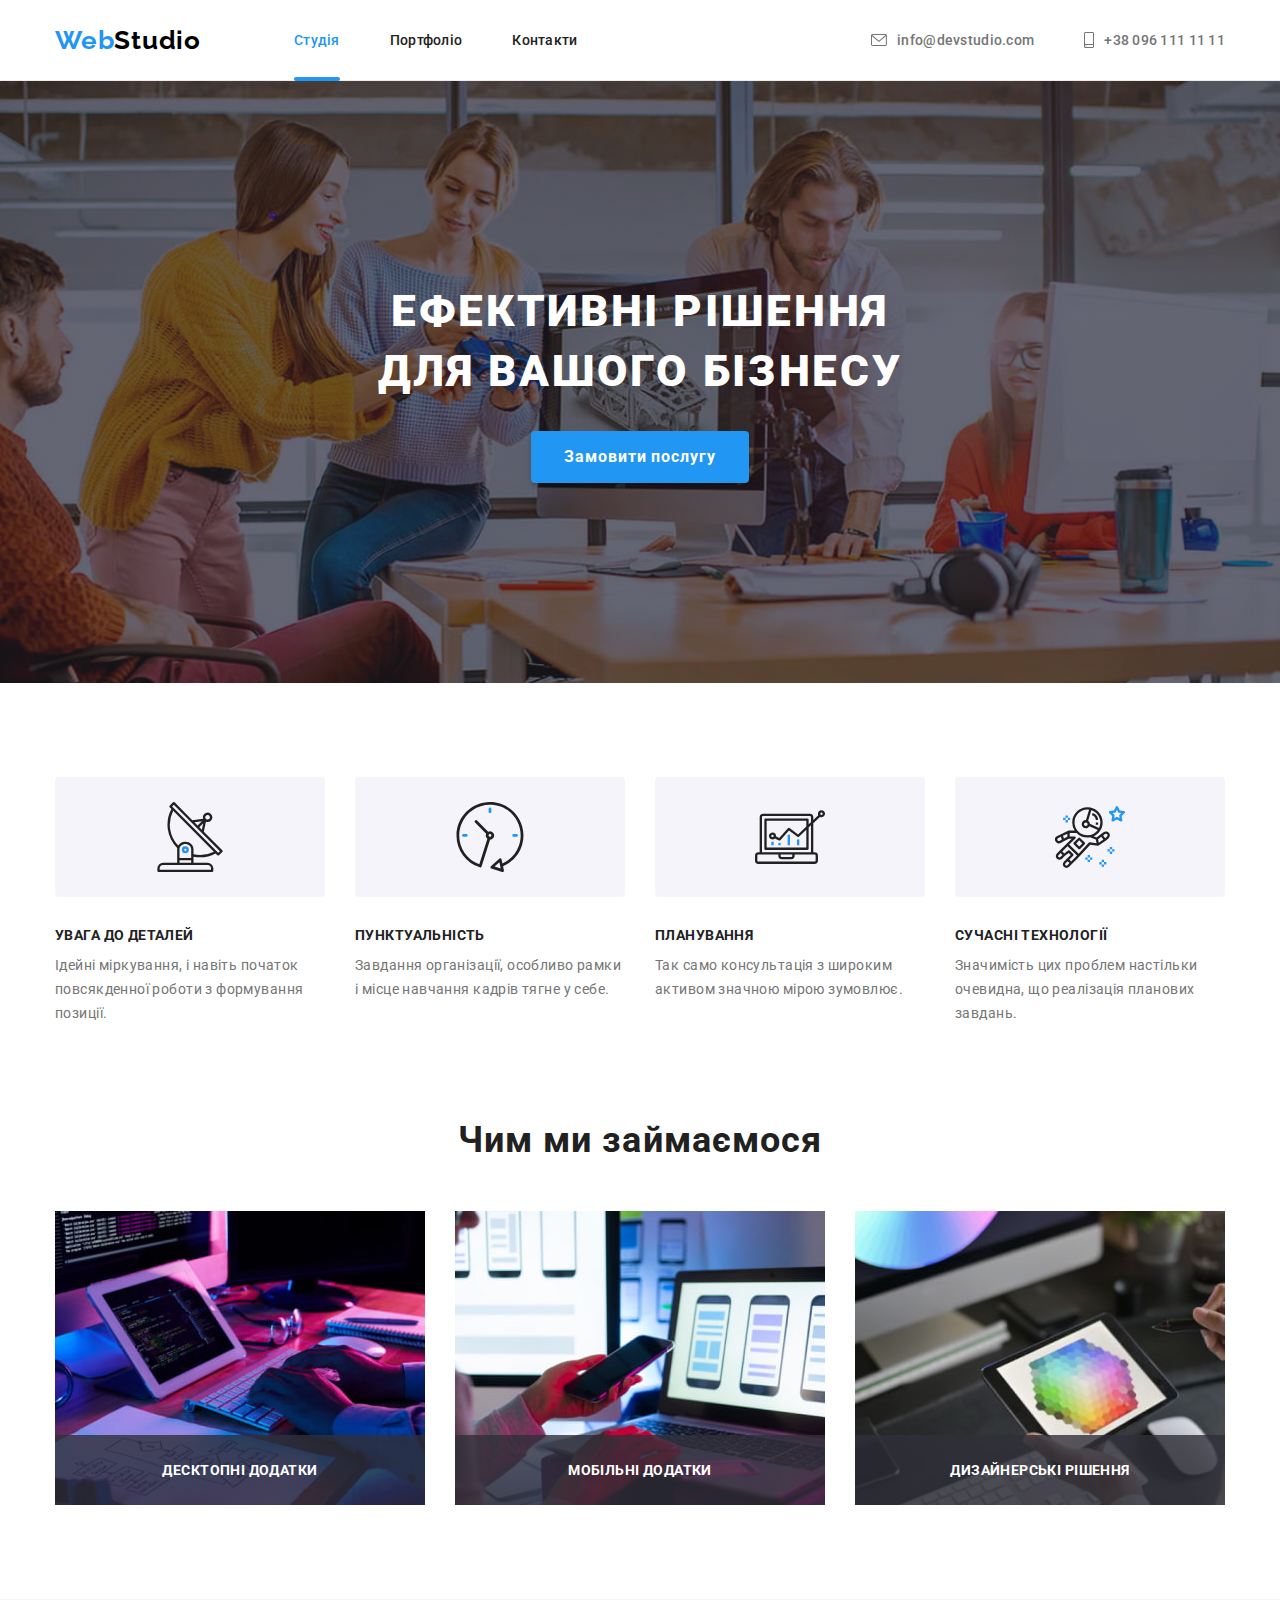
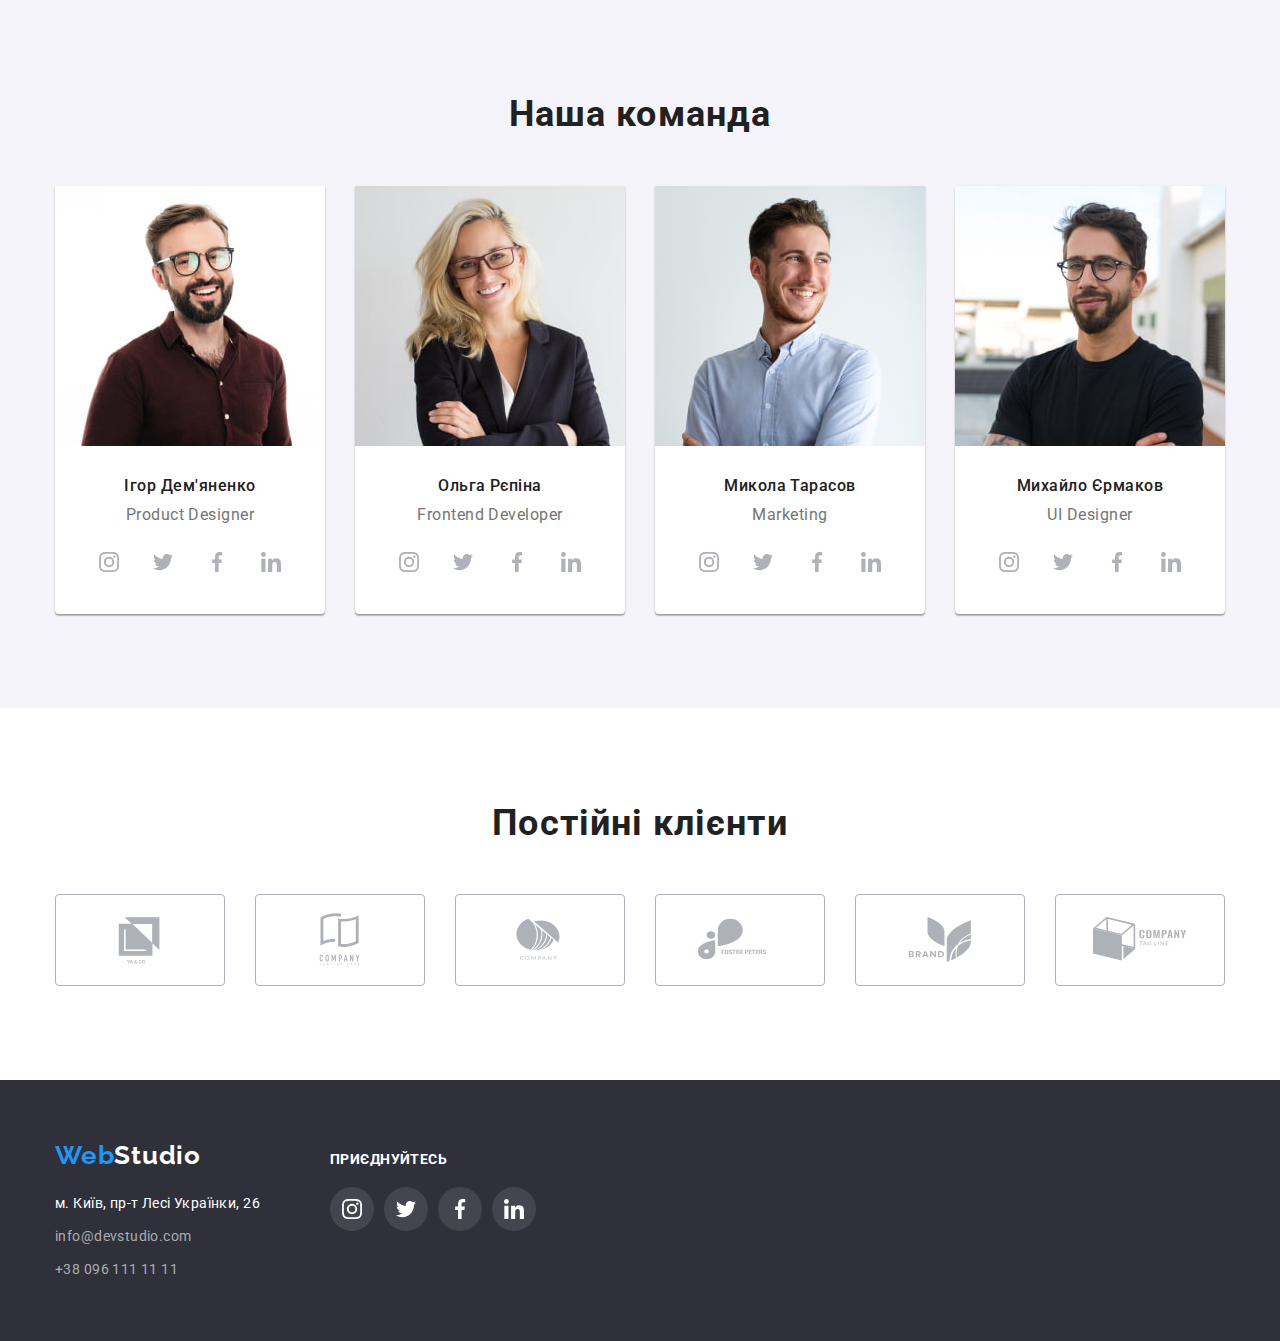
==== commit 1c1958c0: "adding overlay - portfolio" ====
--- a/index.html
+++ b/index.html
@@ -395,8 +395,8 @@
   <div class="backdrop is-hidden" data-modal>
     <div class="modal">
       <button type="button" class="close-btn" aria-label="close modal window" data-modal-close>
-        <svg width="30" height="30">
-          <use href="./images/svg-icons/icons.svg#icon-close"></use>
+        <svg width="32" height="32">
+          <use href="./images/svg-icons/icons.svg#icon-cross"></use>
         </svg>
       </button>
     </div>
--- a/css/styles.css
+++ b/css/styles.css
@@ -14,6 +14,7 @@
   --social-icons-grey: #AFB1B8;
   --our-business-text: rgba(47, 48, 58, 0.8);
   --portfolio-indents: #eeeeee;
+  --portfolio-overlay: rgba(33, 150, 243, 0.9);
   --header-border-color: #ececec;
   --font-logo: "Raleway", sans-serif;
   --font-main: "Roboto", sans-serif;
@@ -89,7 +90,6 @@
   margin-right: 50px;
 }
 
-.header-navigation-list,
 .header-contacts-list {
   padding-top: 32px;
   padding-bottom: 32px;
@@ -133,15 +133,31 @@
   color: var(--basic-blue);
 }
 
+.header-navigation-item-link.current::after {
+  position: absolute;
+  display: block;
+  content: '';
+  width: 100%;
+  height: 4px;
+  border-radius: 2px;
+  bottom: -1px;
+  background-color: var(--basic-blue);
+}
+
 .header-navigation-item-link,
 .header-contacts-item-link {
   font-weight: 500;
-  Line-height: 1.14;
+  Line-height: calc(16/14);
   letter-spacing: 0.02em;
 }
 
 .header-navigation-item-link {
+  position: relative;
+  display: block;
+  padding-top: 32px;
+  padding-bottom: 32px;
   color: var(--text-black-color);
+  transition: color 400ms cubic-bezier(0.4, 0, 0.2, 1);
 }
 
 .header-contacts-item-link {
@@ -596,6 +612,39 @@
     1px 4px 6px rgba(0, 0, 0, 0.16);
 }
 
+.portfolio-description {
+  position: relative;
+  overflow: hidden;
+}
+
+.portfolio-item:hover .portfolio-overlay {
+  transform: translateY(0);
+}
+
+.portfolio-overlay {
+  position: absolute;
+  display: inline-block;
+  content: '';
+  width: 100%;
+  height: 100%;
+  top: 0;
+  left: 0;
+  background-color: var(--portfolio-overlay);
+  transform: translateY(100%);
+  transition: transform 400ms cubic-bezier(0.4, 0, 0.2, 1);
+}
+
+.portfolio-overlay-description {
+  position: absolute;
+  top: 0;
+  left: 0;
+  padding: 63px 24px;
+  font-size: 18px;
+  line-height: calc(28/18);
+  letter-spacing: 0.03em;
+  color: var(--basic-white);
+}
+
 /* Modal window */
 .backdrop {
   position: fixed;
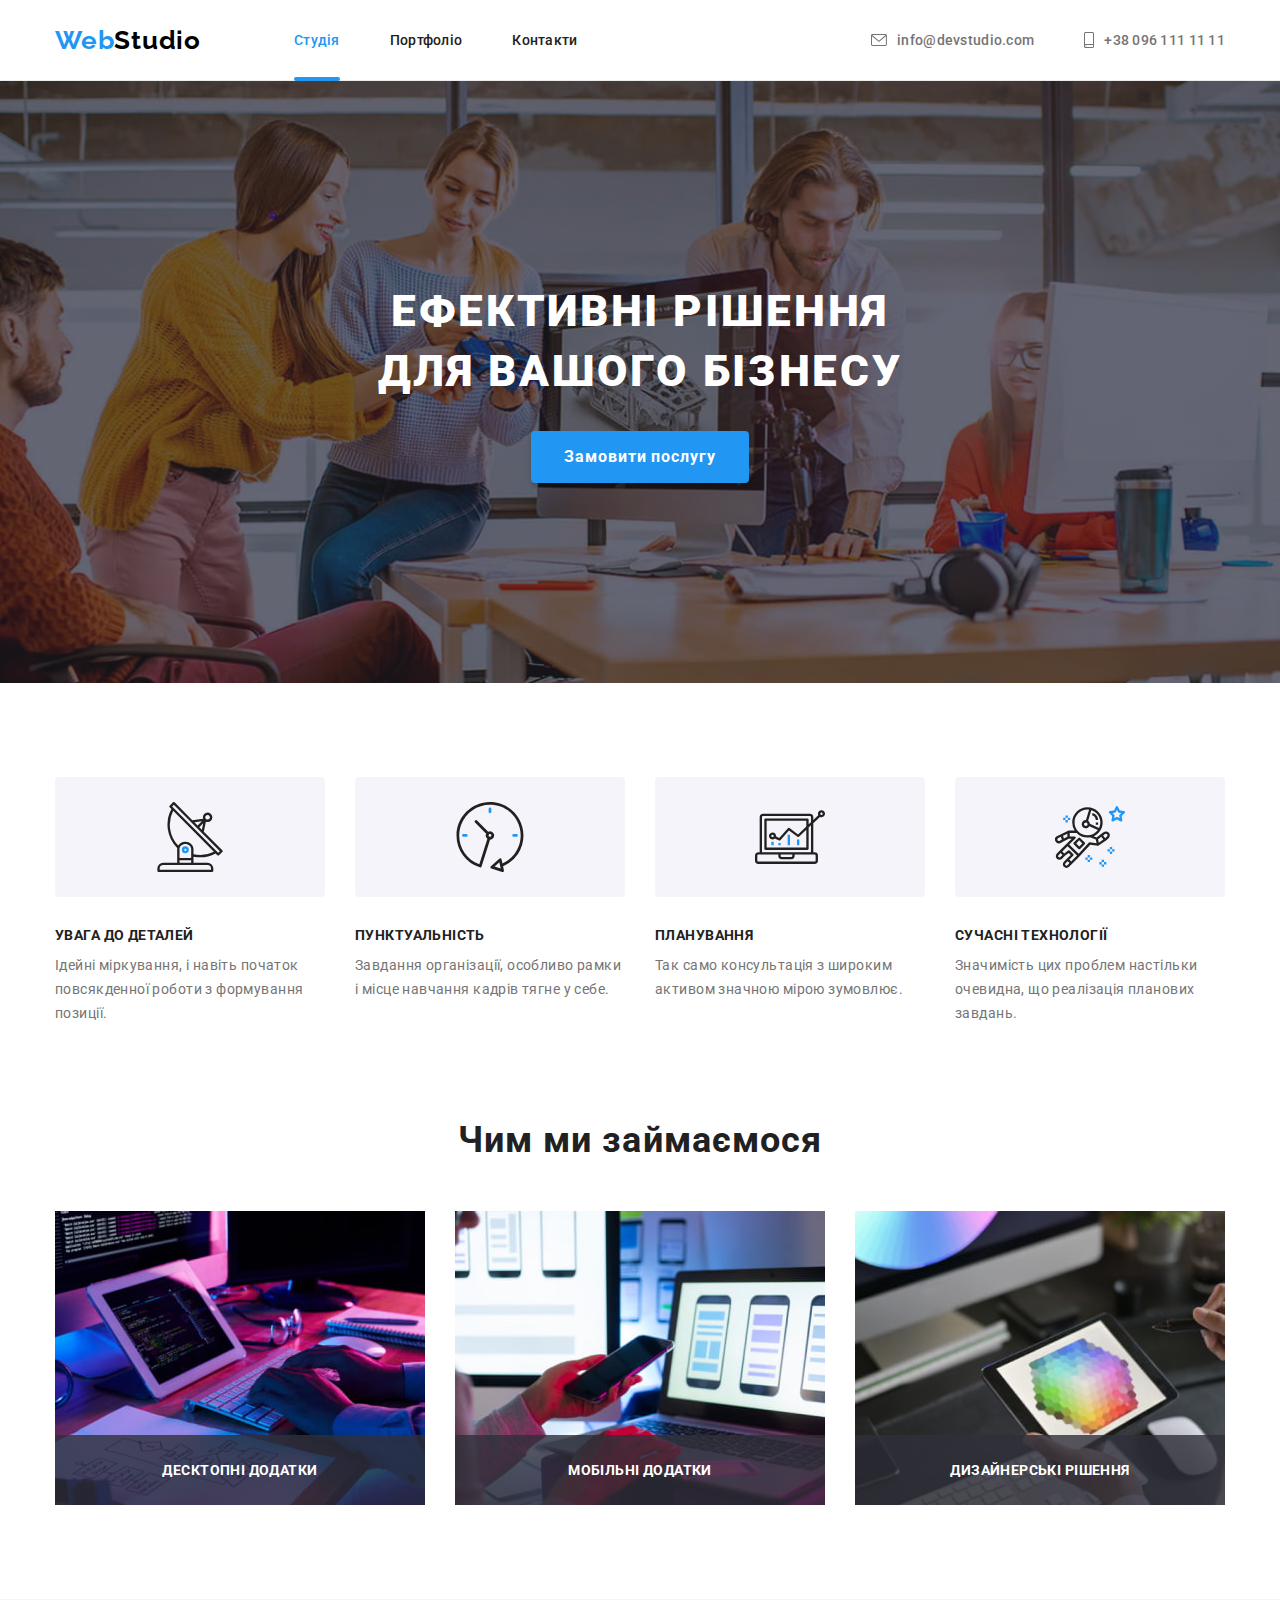
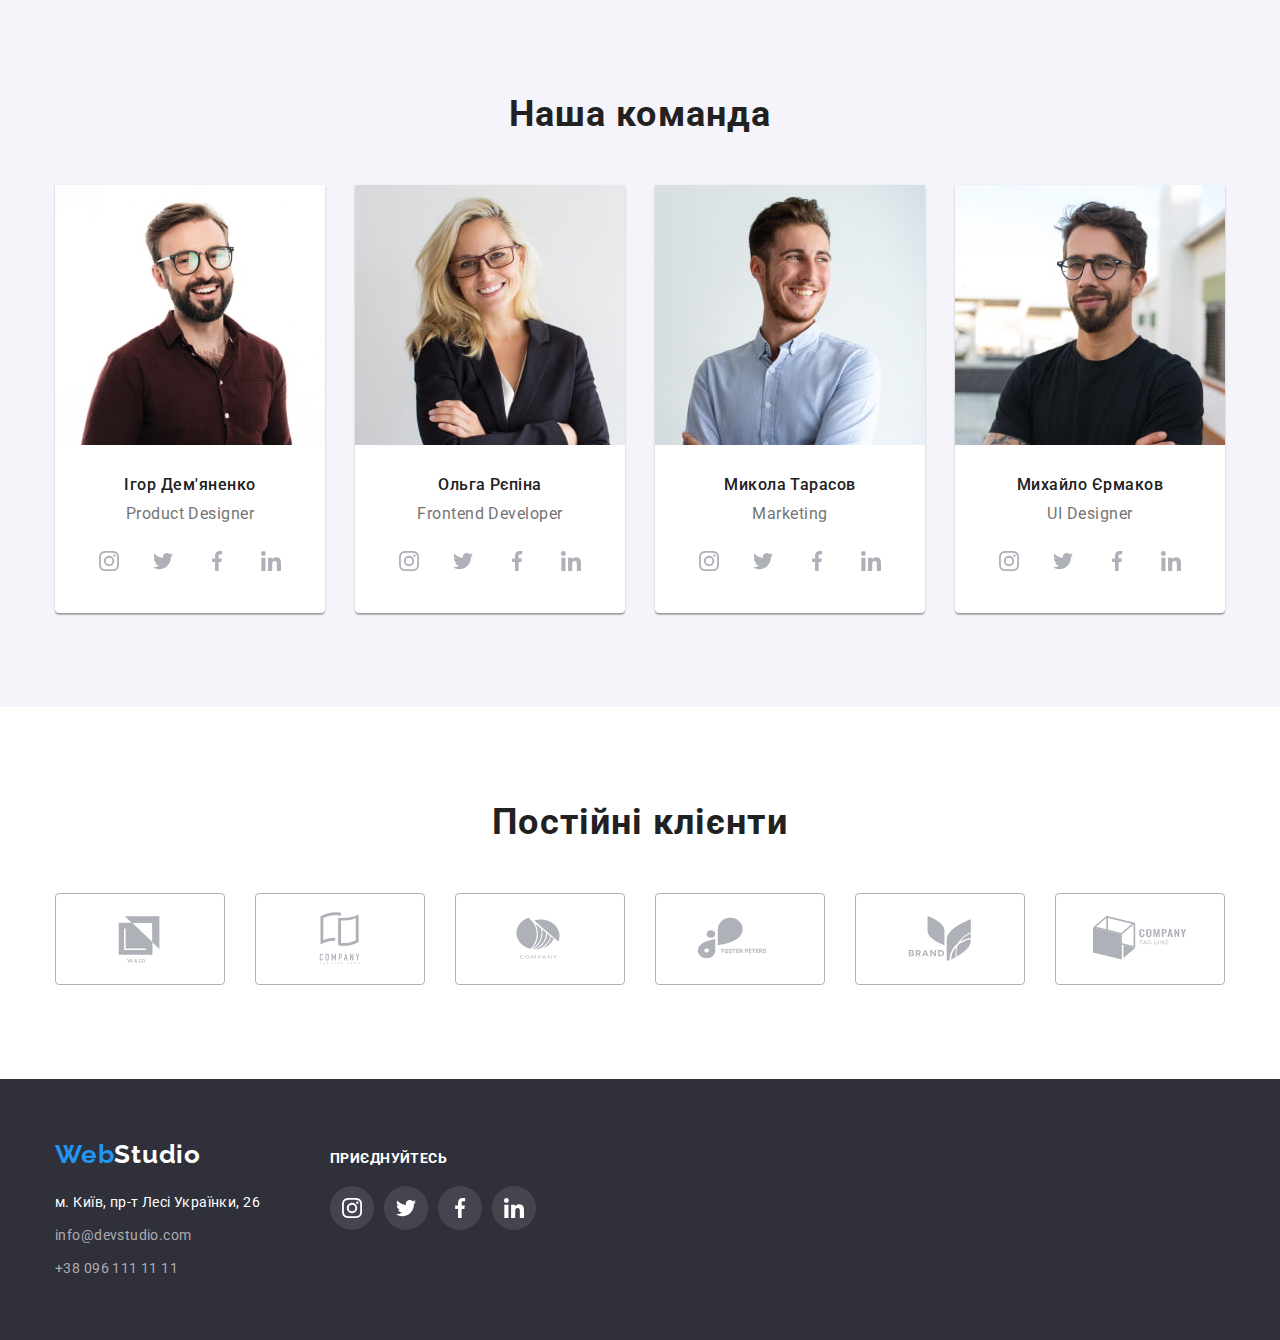
==== commit 9c65a645: "my little fixes" ====
--- a/index.html
+++ b/index.html
@@ -119,17 +119,17 @@
         <h2 class="our-business-title">Чим ми займаємося</h2>
         <ul class="our-business-list list">
           <li class="our-business-item">
-            <img src="./images/studio/block-diagram.jpg" class="our-business-item-images" width="370" height="294"
+            <img class="our-business-item-images" src="./images/studio/block-diagram.jpg" width="370" height="294"
               alt="block diagram" />
             <p class="our-business-text">Десктопні додатки</p>
           </li>
           <li class="our-business-item">
-            <img src="./images/studio/adaptive-design.jpg" class="our-business-item-images" width="370" height="294"
+            <img class="our-business-item-images" src="./images/studio/adaptive-design.jpg" width="370" height="294"
               alt="adaptive design" />
             <p class="our-business-text">Мобільні додатки</p>
           </li>
           <li class="our-business-item">
-            <img src="./images/studio/color-scheme.jpg" class="our-business-item-images" width="370" height="294"
+            <img class="our-business-item-images" src="./images/studio/color-scheme.jpg" width="370" height="294"
               alt="color scheme" />
             <p class="our-business-text">Дизайнерські рішення</p>
           </li>
--- a/css/styles.css
+++ b/css/styles.css
@@ -10,6 +10,7 @@
   --text-black-color: #212121;
   --text-lightgray-color: #757575;
   --background-our-team: #f5f4fa;
+  --background-backdrop: rgba(0, 0, 0, 0.2);
   --secondary-accent-color: #188CE8;
   --social-icons-grey: #AFB1B8;
   --our-business-text: rgba(47, 48, 58, 0.8);
@@ -18,6 +19,7 @@
   --header-border-color: #ececec;
   --font-logo: "Raleway", sans-serif;
   --font-main: "Roboto", sans-serif;
+  --timing-function: 250ms cubic-bezier(0.4, 0, 0.2, 1);
 }
 
 body {
@@ -109,7 +111,7 @@
   font-family: var(--font-logo);
   font-weight: 700;
   font-size: 26px;
-  line-height: 1.19;
+  line-height: calc(31/26);
   letter-spacing: 0.03em;
 }
 
@@ -142,6 +144,7 @@
   border-radius: 2px;
   bottom: -1px;
   background-color: var(--basic-blue);
+  transition: opacity var(--timing-function);
 }
 
 .header-navigation-item-link,
@@ -149,6 +152,7 @@
   font-weight: 500;
   Line-height: calc(16/14);
   letter-spacing: 0.02em;
+  transition: color var(--timing-function);
 }
 
 .header-navigation-item-link {
@@ -157,7 +161,6 @@
   padding-top: 32px;
   padding-bottom: 32px;
   color: var(--text-black-color);
-  transition: color 400ms cubic-bezier(0.4, 0, 0.2, 1);
 }
 
 .header-contacts-item-link {
@@ -212,12 +215,13 @@
   color: var(--basic-white);
   font-weight: 700;
   font-size: 16px;
-  line-height: 1.87;
+  line-height: calc(30/16);
   letter-spacing: 0.06em;
   border: 1px solid transparent;
   border-radius: 4px;
   box-shadow: 0px 4px 4px rgb(0 0 0 / 15%);
   cursor: pointer;
+  transition: background-color var(--timing-function);
 }
 
 .effective-solutions-buttons:hover {
@@ -289,7 +293,7 @@
   margin-bottom: 50px;
   font-weight: 700;
   font-size: 36px;
-  line-height: 1.17;
+  line-height: calc(42/36);
   letter-spacing: 0.03em;
   text-align: center;
 }
@@ -322,7 +326,7 @@
   margin-top: 0;
   font-weight: 500;
   font-size: 16px;
-  line-height: 1.19;
+  line-height: calc(19/16);
   text-align: center;
   letter-spacing: 0.03em;
 }
@@ -331,7 +335,7 @@
   margin: 0;
   font-size: 16px;
   color: var(--text-lightgray-color);
-  line-height: 1.19;
+  line-height: calc(19/16);
   letter-spacing: 0.03em;
   text-align: center;
 }
@@ -364,12 +368,14 @@
   position: absolute;
   bottom: 0;
   left: 0;
+  display: flex;
+  justify-content: center;
+  align-items: center;
+  height: 70px;
   width: 100%;
-  padding: 27px 0px;
   font-weight: 700;
   line-height: calc(16/14);
   letter-spacing: 0.03em;
-  text-align: center;
   text-transform: uppercase;
   color: var(--basic-white);
   background-color: var(--our-business-text);
@@ -394,6 +400,9 @@
   height: 44px;
   color: var(--social-icons-grey);
   border-radius: 50%;
+  transition:
+    background-color var(--timing-function),
+    color var(--timing-function);
 }
 
 .social-media-link:hover,
@@ -425,6 +434,9 @@
   color: var(--social-icons-grey);
   border: 1px solid var(--social-icons-grey);
   border-radius: 4px;
+  transition:
+    color var(--timing-function),
+    border-color var(--timing-function);
 }
 
 .clients-link:hover,
@@ -468,6 +480,7 @@
   line-height: calc(24/14);
   font-style: normal;
   letter-spacing: 0.03em;
+  transition: color var(--timing-function);
 }
 
 .footer-div-address {
@@ -507,6 +520,8 @@
   color: var(--basic-white);
   background-color: var(--join-link-background);
   border-radius: 50%;
+  transition:
+    background-color var(--timing-function);
 }
 
 .footer-join-link:hover,
@@ -541,6 +556,10 @@
   background-color: var(--background-our-team);
   text-align: center;
   border: none;
+  transition:
+    background-color var(--timing-function),
+    color var(--timing-function),
+    box-shadow var(--timing-function);
 }
 
 .portfolio-buttons:first-child {
@@ -604,6 +623,11 @@
   border-left: 1px solid var(--portfolio-indents);
 }
 
+.portfolio-list-link {
+  display: block;
+  transition: box-shadow var(--timing-function);
+}
+
 .portfolio-list-link:hover,
 .portfolio-list-link:focus {
   display: block;
@@ -617,21 +641,22 @@
   overflow: hidden;
 }
 
-.portfolio-item:hover .portfolio-overlay {
+.portfolio-list-link:hover .portfolio-overlay,
+.portfolio-list-link:focus .portfolio-overlay {
   transform: translateY(0);
 }
 
 .portfolio-overlay {
   position: absolute;
-  display: inline-block;
+  top: 0;
+  left: 0;
   content: '';
   width: 100%;
   height: 100%;
-  top: 0;
-  left: 0;
   background-color: var(--portfolio-overlay);
+  backdrop-filter: blur(5px);
   transform: translateY(100%);
-  transition: transform 400ms cubic-bezier(0.4, 0, 0.2, 1);
+  transition: transform var(--timing-function);
 }
 
 .portfolio-overlay-description {
@@ -648,18 +673,19 @@
 /* Modal window */
 .backdrop {
   position: fixed;
-  display: flex;
-  align-items: center;
-  justify-content: center;
   top: 0;
-  width: 100vw;
-  height: 100vh;
-  background-color: rgba(0, 0, 0, 0.2);
-  transition: opacity 400ms cubic-bezier(0.4, 0, 0.2, 1), visibility 400ms cubic-bezier(0.4, 0, 0.2, 1);
-}
-
-.is-hidden {
+  display: flex;
+  align-items: center;
+  justify-content: center;
+  width: 100%;
+  height: 100%;
+  background-color: var(--background-backdrop);
+  transition: opacity var(--timing-function), visibility var(--timing-function);
+}
+
+.backdrop.is-hidden {
   opacity: 0;
+  visibility: hidden;
   pointer-events: none;
 }
 
@@ -672,7 +698,7 @@
   width: 528px;
   min-height: 581px;
   background-color: var(--basic-white);
-  transition: transform 400ms cubic-bezier(0.7, 0, 0.2, 1);
+  transition: transform var(--timing-function);
   transform: scale(1);
 }
 
